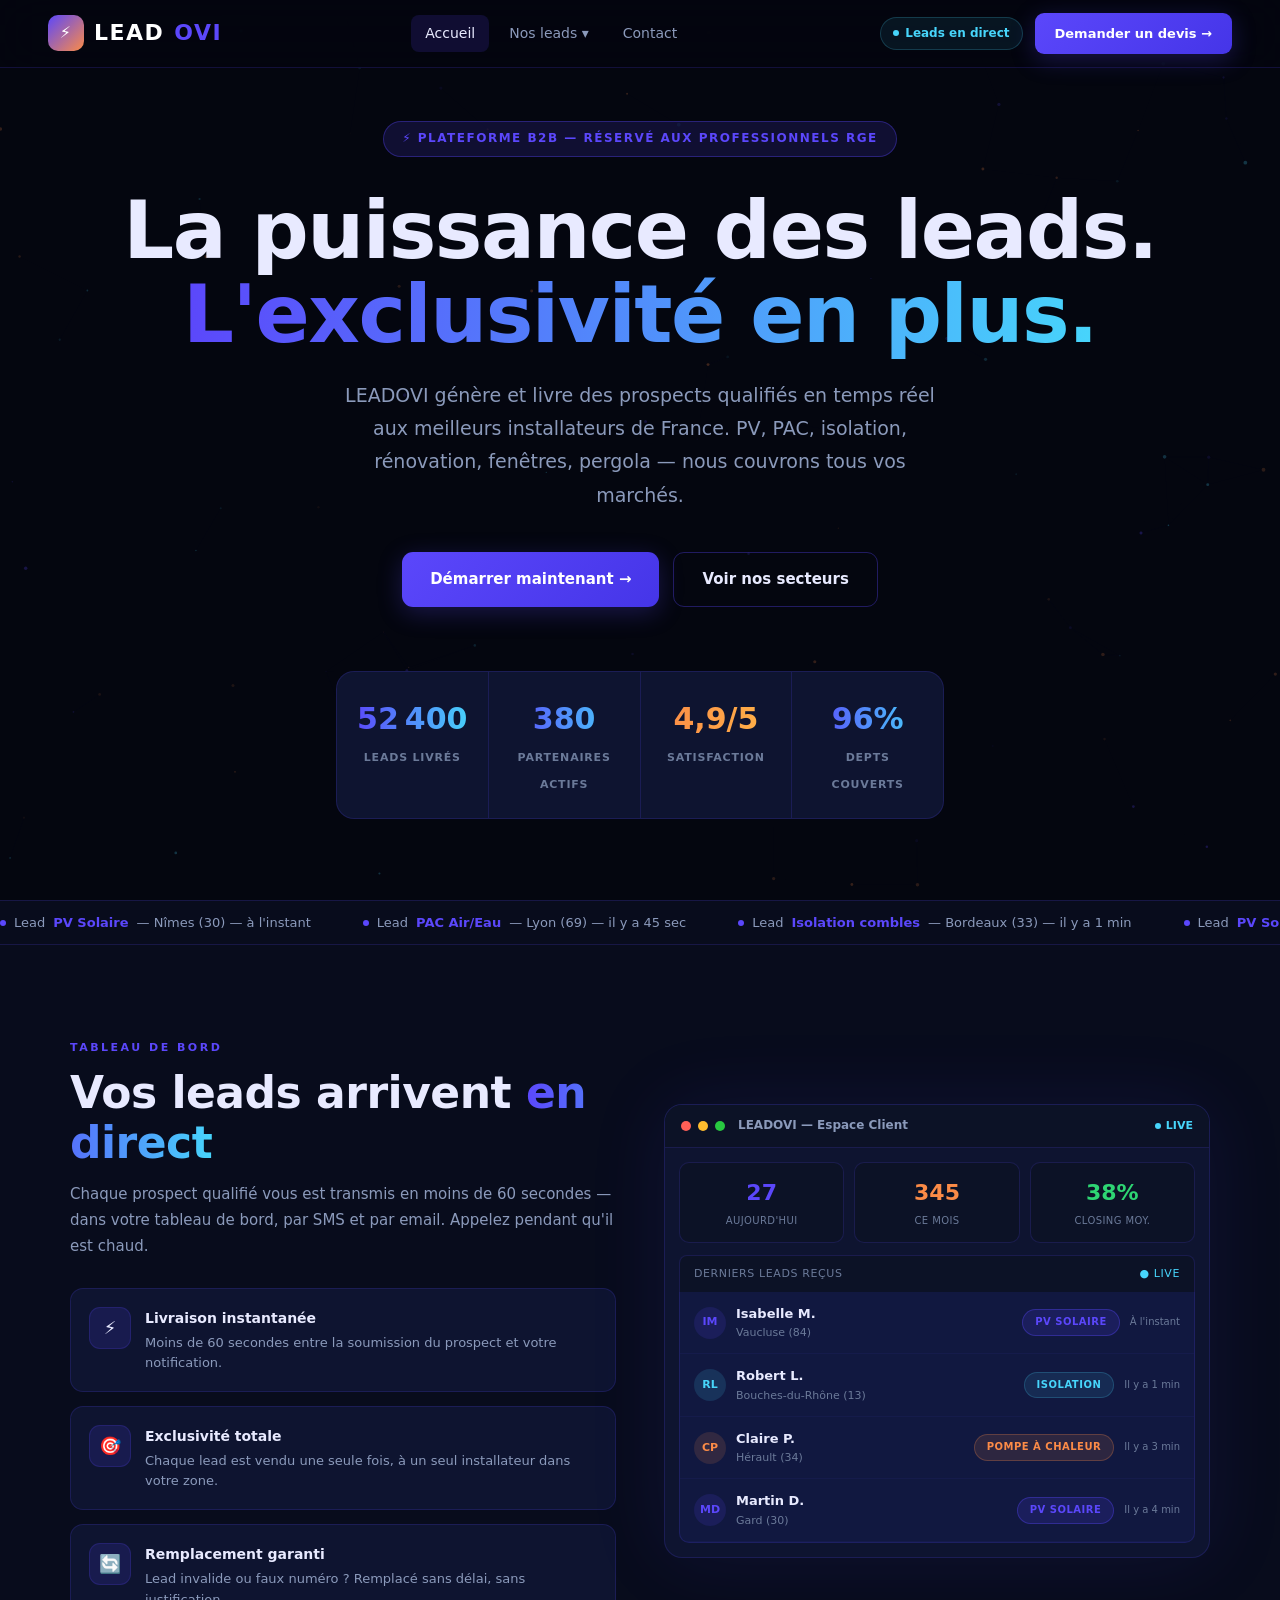
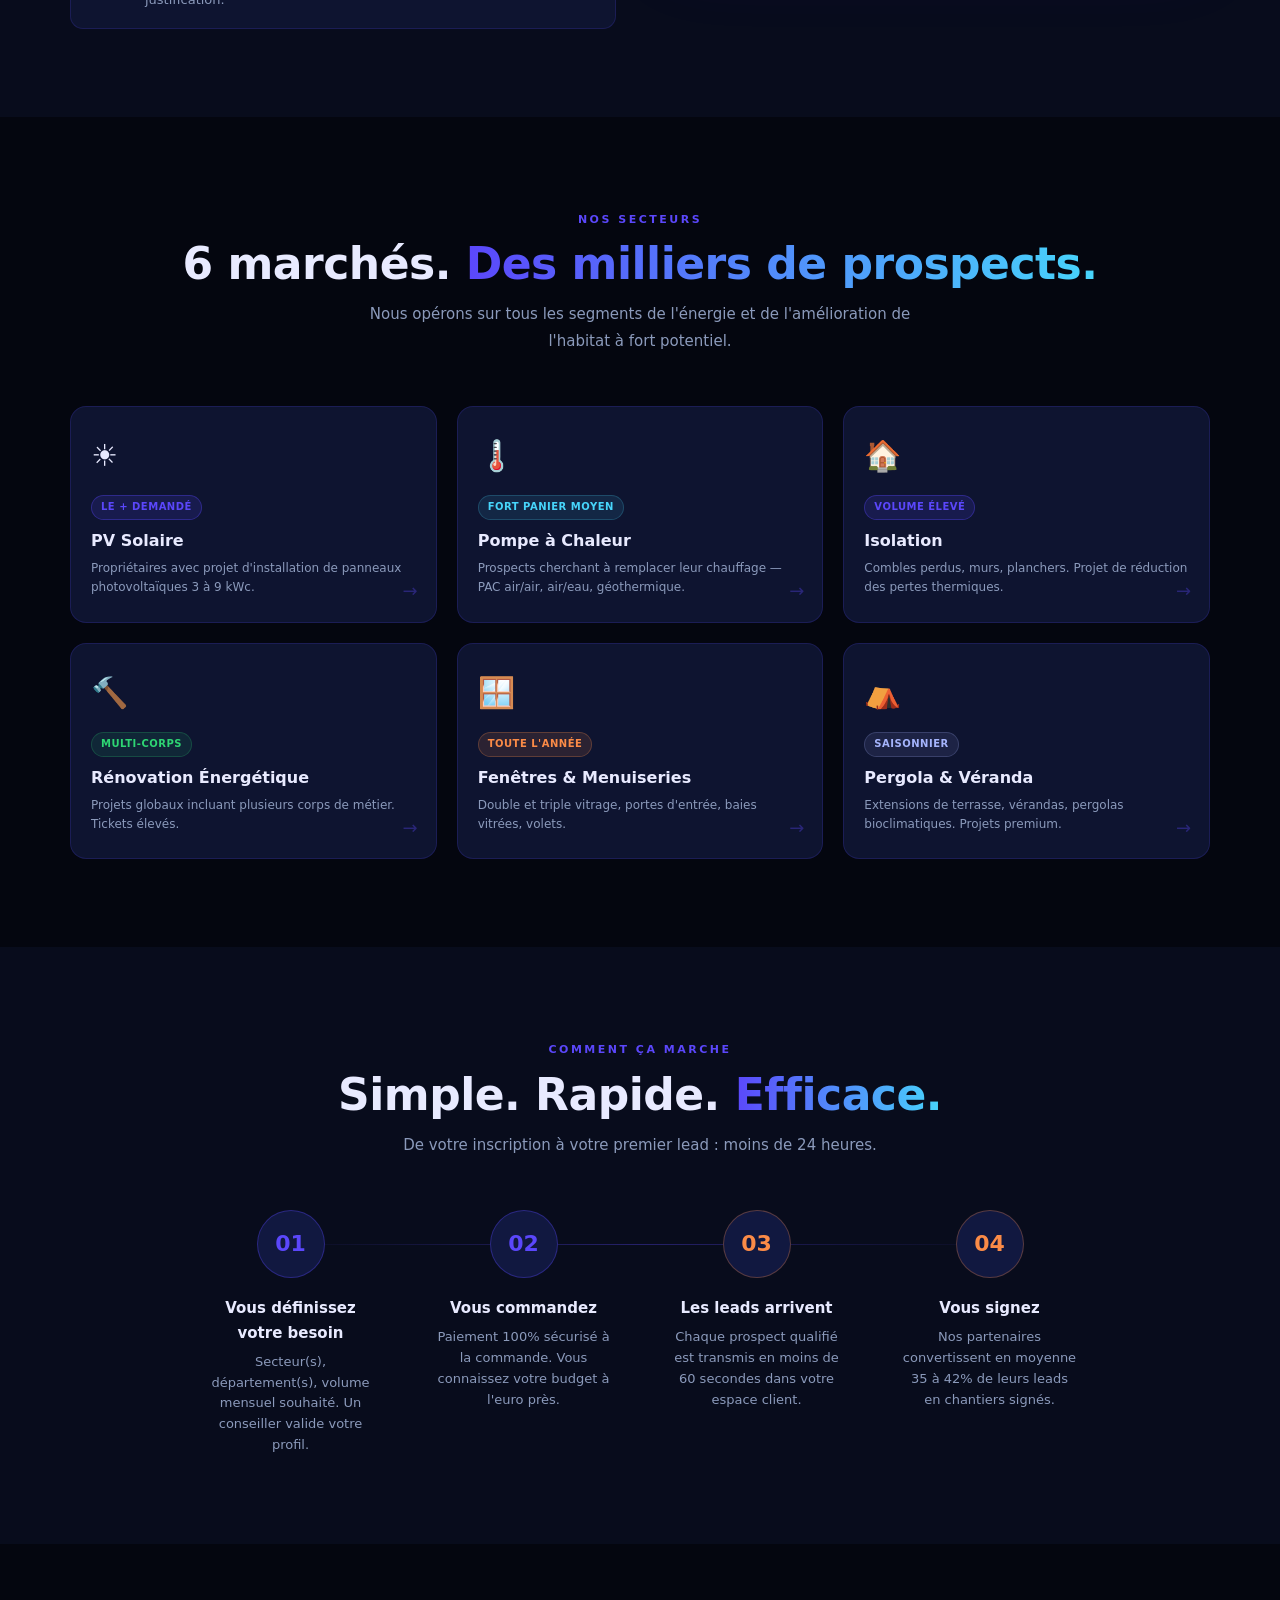
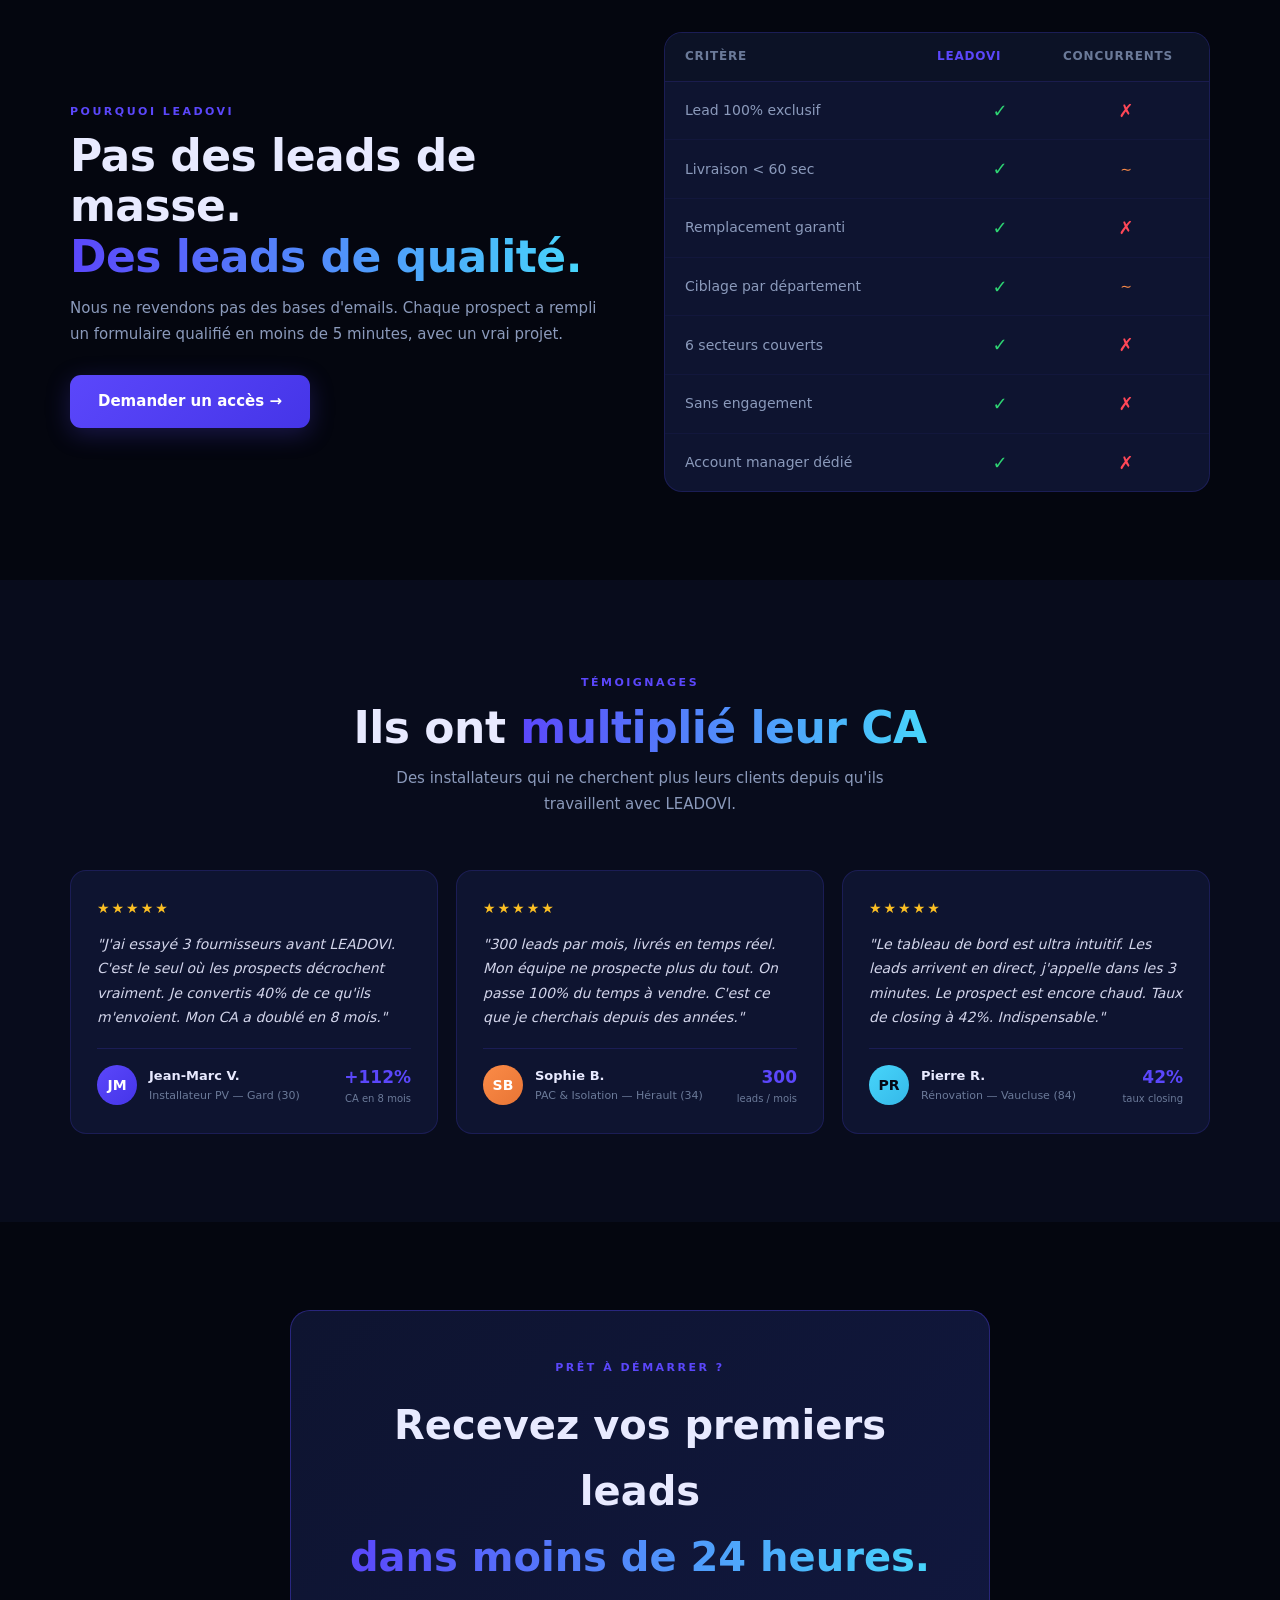
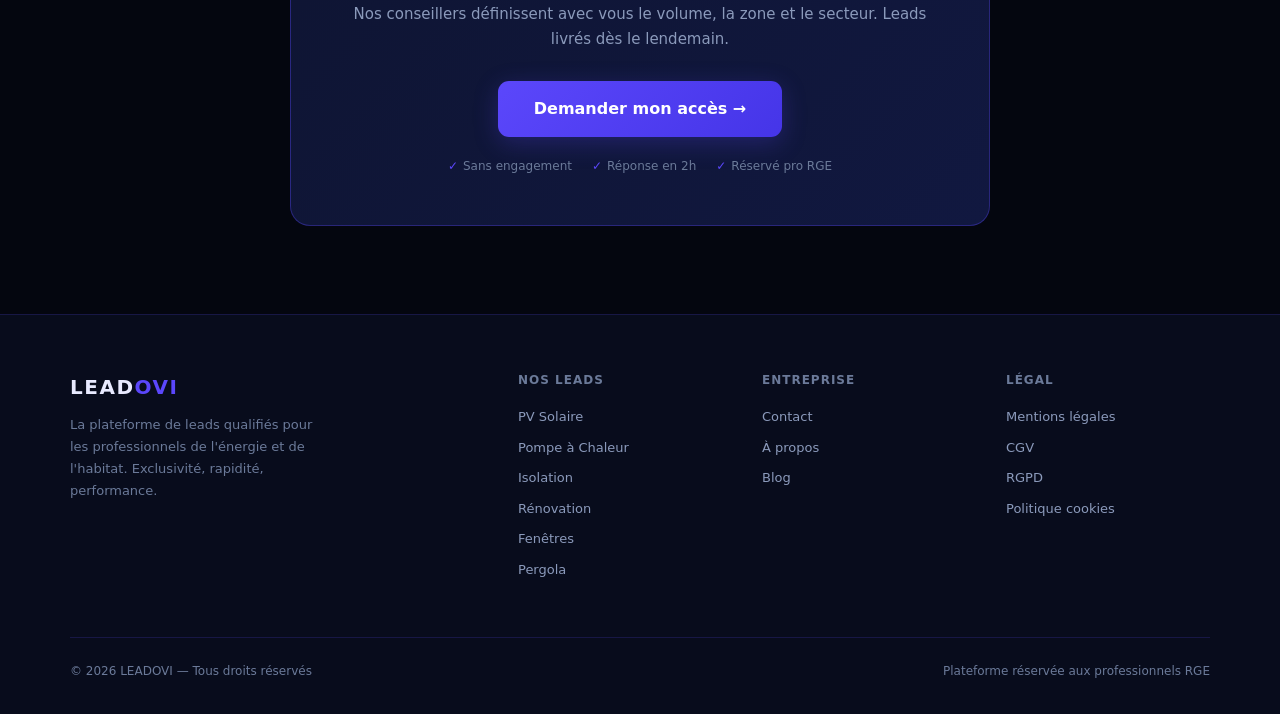
==== index.html @ 34691bcd "Site LEADOVI — plateforme de leads pour pros de l'énergie Site statique livré (WeTransfer 2026-07-08" ====
<!DOCTYPE html>
<html lang="fr">
<head>
<meta charset="UTF-8"/><meta name="viewport" content="width=device-width,initial-scale=1.0"/>
<title>LEADOVI — Leads Premium pour Professionnels de l'Énergie</title>
<link rel="stylesheet" href="style.css"/>
<style>
@keyframes sli{from{opacity:0;transform:translateX(-12px)}to{opacity:1;transform:translateX(0)}}
.dash-mock{background:var(--card);border:1px solid var(--border);border-radius:18px;overflow:hidden;box-shadow:0 0 80px rgba(91,71,251,0.1)}
.dash-bar{background:var(--bg3);padding:11px 16px;display:flex;align-items:center;gap:7px;border-bottom:1px solid var(--border)}
.db-dot{width:10px;height:10px;border-radius:50%}
.dash-title{font-size:12px;color:var(--gray2);margin-left:6px;font-weight:600}
.dash-live{margin-left:auto;display:flex;align-items:center;gap:5px;font-size:11px;color:var(--teal);font-weight:700}
.dash-body{padding:14px}
.dash-kpis{display:grid;grid-template-columns:1fr 1fr 1fr;gap:10px;margin-bottom:12px}
.kpi{background:var(--bg3);border:1px solid var(--border);border-radius:10px;padding:12px;text-align:center}
.kpi-val{font-size:22px;font-weight:900;display:block}
.kpi-label{font-size:10px;color:var(--gray);text-transform:uppercase;letter-spacing:.4px;margin-top:2px}
.feed-header{background:var(--bg3);padding:9px 14px;font-size:11px;color:var(--gray);text-transform:uppercase;letter-spacing:.6px;display:flex;justify-content:space-between;border-radius:8px 8px 0 0;border:1px solid var(--border);border-bottom:none}
#lead-feed{border:1px solid var(--border);border-top:none;border-radius:0 0 10px 10px;overflow:hidden;background:var(--card2)}
.sector-cards{display:grid;grid-template-columns:repeat(3,1fr);gap:20px}
@media(max-width:768px){.sector-cards{grid-template-columns:1fr 1fr}}
@media(max-width:480px){.sector-cards{grid-template-columns:1fr}}
.sc{background:var(--card);border:1px solid var(--border);border-radius:16px;padding:24px 20px;text-decoration:none;color:inherit;display:block;transition:all .3s;position:relative;overflow:hidden}
.sc::after{content:'→';position:absolute;bottom:16px;right:18px;font-size:18px;color:var(--border2);transition:all .25s}
.sc:hover{border-color:var(--border2);transform:translateY(-4px);box-shadow:0 16px 48px rgba(91,71,251,0.1)}
.sc:hover::after{color:var(--indigo);right:14px}
.sc-icon{font-size:30px;margin-bottom:12px}
.sc-tag{display:inline-block;font-size:10px;font-weight:700;padding:3px 9px;border-radius:20px;margin-bottom:8px;text-transform:uppercase;letter-spacing:.5px}
.sc h3{font-size:16px;font-weight:800;margin-bottom:5px}
.sc p{font-size:12px;color:var(--gray2);line-height:1.6}
.testi-wrap{display:grid;grid-template-columns:repeat(auto-fit,minmax(300px,1fr));gap:18px;max-width:1140px;margin:0 auto}
.testi{background:var(--card);border:1px solid var(--border);border-radius:16px;padding:26px;transition:border-color .2s}
.testi:hover{border-color:var(--border2)}
.t-stars{color:#FBBF24;font-size:14px;letter-spacing:2px;margin-bottom:12px}
.t-text{font-size:14px;color:var(--text);line-height:1.75;font-style:italic;margin-bottom:18px;opacity:.9}
.t-author{display:flex;align-items:center;gap:12px;border-top:1px solid var(--border);padding-top:14px}
.t-av{width:40px;height:40px;border-radius:50%;display:flex;align-items:center;justify-content:center;font-size:14px;font-weight:900;flex-shrink:0}
.t-name{font-size:13px;font-weight:700}
.t-role{font-size:11px;color:var(--gray)}
.t-result{margin-left:auto;text-align:right}
.t-rnum{font-size:17px;font-weight:900;color:var(--indigo)}
.t-rlabel{font-size:10px;color:var(--gray)}
</style>
</head>
<body>
<canvas id="canvas-bg"></canvas>

<!-- NAV -->
<nav class="nav">
  <a href="index.html" class="nav-logo">
    <div class="nav-logo-icon">⚡</div>
    LEAD<span>OVI</span>
  </a>
  <div class="nav-menu">
    <a href="index.html" class="active">Accueil</a>
    <div class="nav-dropdown">
      <a href="#">Nos leads ▾</a>
      <div class="dropdown-menu">
        <a href="pv-solaire.html" class="dropdown-item"><div class="di-icon" style="background:rgba(255,214,10,0.12)">☀️</div>Panneaux PV Solaires</a>
        <a href="pac.html" class="dropdown-item"><div class="di-icon" style="background:rgba(71,213,251,0.1)">🌡️</div>Pompe à Chaleur</a>
        <a href="isolation.html" class="dropdown-item"><div class="di-icon" style="background:rgba(91,71,251,0.12)">🏠</div>Isolation</a>
        <a href="renovation.html" class="dropdown-item"><div class="di-icon" style="background:rgba(46,213,115,0.1)">🔨</div>Rénovation Énergétique</a>
        <a href="fenetres.html" class="dropdown-item"><div class="di-icon" style="background:rgba(251,139,71,0.12)">🪟</div>Fenêtres & Menuiseries</a>
        <a href="pergola.html" class="dropdown-item"><div class="di-icon" style="background:rgba(165,180,252,0.12)">⛺</div>Pergola & Véranda</a>
      </div>
    </div>
    <a href="contact.html">Contact</a>
  </div>
  <div class="nav-right">
    <div class="nav-status"><div class="pulse"></div>Leads en direct</div>
    <a href="contact.html" class="btn btn-primary btn-sm">Demander un devis →</a>
  </div>
</nav>

<!-- HERO -->
<section class="hero">
  <div class="hero-eyebrow">⚡ Plateforme B2B — Réservé aux professionnels RGE</div>
  <h1>La puissance des leads.<br><em>L'exclusivité en plus.</em></h1>
  <p class="hero-sub">LEADOVI génère et livre des prospects qualifiés en temps réel aux meilleurs installateurs de France. PV, PAC, isolation, rénovation, fenêtres, pergola — nous couvrons tous vos marchés.</p>
  <div class="hero-btns">
    <a href="contact.html" class="btn btn-primary">Démarrer maintenant →</a>
    <a href="#secteurs" class="btn btn-outline">Voir nos secteurs</a>
  </div>
  <div class="stats-bar fade-in">
    <div class="stat"><span class="stat-num" data-count="52400" data-suffix="">0</span><span class="stat-label">Leads livrés</span></div>
    <div class="stat"><span class="stat-num" data-count="380" data-suffix="">0</span><span class="stat-label">Partenaires actifs</span></div>
    <div class="stat"><span class="stat-num" style="background:linear-gradient(90deg,#FB8B47,#FFB347);-webkit-background-clip:text;-webkit-text-fill-color:transparent">4,9/5</span><span class="stat-label">Satisfaction</span></div>
    <div class="stat"><span class="stat-num" data-count="96" data-suffix="%">0</span><span class="stat-label">Depts couverts</span></div>
  </div>
</section>

<!-- TICKER -->
<div class="ticker-wrap">
  <div class="ticker-inner">
    <div class="t-item"><div class="t-dot"></div>Lead <strong>PV Solaire</strong> — Nîmes (30) — à l'instant</div>
    <div class="t-item"><div class="t-dot"></div>Lead <strong>PAC Air/Eau</strong> — Lyon (69) — il y a 45 sec</div>
    <div class="t-item"><div class="t-dot"></div>Lead <strong>Isolation combles</strong> — Bordeaux (33) — il y a 1 min</div>
    <div class="t-item"><div class="t-dot"></div>Lead <strong>PV Solaire</strong> — Marseille (13) — il y a 2 min</div>
    <div class="t-item"><div class="t-dot"></div>Lead <strong>Fenêtres</strong> — Toulouse (31) — il y a 2 min</div>
    <div class="t-item"><div class="t-dot"></div>Lead <strong>Rénovation</strong> — Montpellier (34) — il y a 3 min</div>
    <div class="t-item"><div class="t-dot"></div>Lead <strong>Pergola</strong> — Nice (06) — il y a 3 min</div>
    <div class="t-item"><div class="t-dot"></div>Lead <strong>PV Solaire</strong> — Avignon (84) — il y a 4 min</div>
  </div>
</div>

<!-- DASHBOARD -->
<section class="section" style="background:var(--bg2)">
  <div class="section-inner">
    <div class="grid-2">
      <div class="fade-in">
        <div class="section-label">Tableau de bord</div>
        <h2 class="section-title">Vos leads arrivent <em>en direct</em></h2>
        <p class="section-sub" style="margin-bottom:28px">Chaque prospect qualifié vous est transmis en moins de 60 secondes — dans votre tableau de bord, par SMS et par email. Appelez pendant qu'il est chaud.</p>
        <div class="feat-list">
          <div class="feat-item"><div class="feat-icon">⚡</div><div class="feat-text"><h4>Livraison instantanée</h4><p>Moins de 60 secondes entre la soumission du prospect et votre notification.</p></div></div>
          <div class="feat-item"><div class="feat-icon">🎯</div><div class="feat-text"><h4>Exclusivité totale</h4><p>Chaque lead est vendu une seule fois, à un seul installateur dans votre zone.</p></div></div>
          <div class="feat-item"><div class="feat-icon">🔄</div><div class="feat-text"><h4>Remplacement garanti</h4><p>Lead invalide ou faux numéro ? Remplacé sans délai, sans justification.</p></div></div>
        </div>
      </div>
      <div class="dash-mock fade-in">
        <div class="dash-bar">
          <div class="db-dot" style="background:#FF5F57"></div>
          <div class="db-dot" style="background:#FEBC2E"></div>
          <div class="db-dot" style="background:#28C840"></div>
          <span class="dash-title">LEADOVI — Espace Client</span>
          <div class="dash-live"><div class="pulse"></div>LIVE</div>
        </div>
        <div class="dash-body">
          <div class="dash-kpis">
            <div class="kpi"><span class="kpi-val" id="dash-today" style="color:#5B47FB">0</span><div class="kpi-label">Aujourd'hui</div></div>
            <div class="kpi"><span class="kpi-val" id="dash-month" style="color:#FB8B47">0</span><div class="kpi-label">Ce mois</div></div>
            <div class="kpi"><span class="kpi-val" style="color:#2ED573">38%</span><div class="kpi-label">Closing moy.</div></div>
          </div>
          <div class="feed-header"><span>Derniers leads reçus</span><span style="color:#47D5FB">● Live</span></div>
          <div id="lead-feed"></div>
        </div>
      </div>
    </div>
  </div>
</section>

<!-- SECTEURS -->
<section class="section" id="secteurs">
  <div class="section-inner">
    <div class="section-head center fade-in">
      <div class="section-label">Nos secteurs</div>
      <h2 class="section-title">6 marchés. <em>Des milliers de prospects.</em></h2>
      <p class="section-sub">Nous opérons sur tous les segments de l'énergie et de l'amélioration de l'habitat à fort potentiel.</p>
    </div>
    <div class="sector-cards fade-in">
      <a href="pv-solaire.html" class="sc">
        <div class="sc-icon">☀️</div>
        <div class="sc-tag tag-indigo">Le + demandé</div>
        <h3>PV Solaire</h3>
        <p>Propriétaires avec projet d'installation de panneaux photovoltaïques 3 à 9 kWc.</p>
      </a>
      <a href="pac.html" class="sc">
        <div class="sc-icon">🌡️</div>
        <div class="sc-tag tag-teal">Fort panier moyen</div>
        <h3>Pompe à Chaleur</h3>
        <p>Prospects cherchant à remplacer leur chauffage — PAC air/air, air/eau, géothermique.</p>
      </a>
      <a href="isolation.html" class="sc">
        <div class="sc-icon">🏠</div>
        <div class="sc-tag tag-indigo">Volume élevé</div>
        <h3>Isolation</h3>
        <p>Combles perdus, murs, planchers. Projet de réduction des pertes thermiques.</p>
      </a>
      <a href="renovation.html" class="sc">
        <div class="sc-icon">🔨</div>
        <div class="sc-tag tag-green">Multi-corps</div>
        <h3>Rénovation Énergétique</h3>
        <p>Projets globaux incluant plusieurs corps de métier. Tickets élevés.</p>
      </a>
      <a href="fenetres.html" class="sc">
        <div class="sc-icon">🪟</div>
        <div class="sc-tag tag-orange">Toute l'année</div>
        <h3>Fenêtres & Menuiseries</h3>
        <p>Double et triple vitrage, portes d'entrée, baies vitrées, volets.</p>
      </a>
      <a href="pergola.html" class="sc">
        <div class="sc-icon">⛺</div>
        <div class="sc-tag" style="background:rgba(165,180,252,0.1);color:#a5b4fc;border:1px solid rgba(165,180,252,0.2)">Saisonnier</div>
        <h3>Pergola & Véranda</h3>
        <p>Extensions de terrasse, vérandas, pergolas bioclimatiques. Projets premium.</p>
      </a>
    </div>
  </div>
</section>

<!-- PROCESS -->
<section class="section" style="background:var(--bg2)">
  <div class="section-inner">
    <div class="section-head center fade-in">
      <div class="section-label">Comment ça marche</div>
      <h2 class="section-title">Simple. Rapide. <em>Efficace.</em></h2>
      <p class="section-sub">De votre inscription à votre premier lead : moins de 24 heures.</p>
    </div>
    <div class="process-grid fade-in" style="max-width:900px;margin:0 auto">
      <div class="process-step"><div class="step-circle">01</div><h3>Vous définissez votre besoin</h3><p>Secteur(s), département(s), volume mensuel souhaité. Un conseiller valide votre profil.</p></div>
      <div class="process-step"><div class="step-circle">02</div><h3>Vous commandez</h3><p>Paiement 100% sécurisé à la commande. Vous connaissez votre budget à l'euro près.</p></div>
      <div class="process-step"><div class="step-circle orange">03</div><h3>Les leads arrivent</h3><p>Chaque prospect qualifié est transmis en moins de 60 secondes dans votre espace client.</p></div>
      <div class="process-step"><div class="step-circle orange">04</div><h3>Vous signez</h3><p>Nos partenaires convertissent en moyenne 35 à 42% de leurs leads en chantiers signés.</p></div>
    </div>
  </div>
</section>

<!-- COMPARISON -->
<section class="section">
  <div class="section-inner">
    <div class="grid-2 fade-in">
      <div>
        <div class="section-label">Pourquoi LEADOVI</div>
        <h2 class="section-title">Pas des leads de masse.<br><em>Des leads de qualité.</em></h2>
        <p class="section-sub" style="margin-bottom:28px">Nous ne revendons pas des bases d'emails. Chaque prospect a rempli un formulaire qualifié en moins de 5 minutes, avec un vrai projet.</p>
        <a href="contact.html" class="btn btn-primary">Demander un accès →</a>
      </div>
      <div class="comp-table">
        <div class="comp-header"><div>Critère</div><div class="col-us">LEADOVI</div><div>Concurrents</div></div>
        <div class="comp-row"><div>Lead 100% exclusif</div><div class="ok">✓</div><div class="nok">✗</div></div>
        <div class="comp-row"><div>Livraison &lt; 60 sec</div><div class="ok">✓</div><div class="maybe">∼</div></div>
        <div class="comp-row"><div>Remplacement garanti</div><div class="ok">✓</div><div class="nok">✗</div></div>
        <div class="comp-row"><div>Ciblage par département</div><div class="ok">✓</div><div class="maybe">∼</div></div>
        <div class="comp-row"><div>6 secteurs couverts</div><div class="ok">✓</div><div class="nok">✗</div></div>
        <div class="comp-row"><div>Sans engagement</div><div class="ok">✓</div><div class="nok">✗</div></div>
        <div class="comp-row"><div>Account manager dédié</div><div class="ok">✓</div><div class="nok">✗</div></div>
      </div>
    </div>
  </div>
</section>

<!-- TESTIMONIALS -->
<section class="section" style="background:var(--bg2)">
  <div class="section-inner">
    <div class="section-head center fade-in">
      <div class="section-label">Témoignages</div>
      <h2 class="section-title">Ils ont <em>multiplié leur CA</em></h2>
      <p class="section-sub">Des installateurs qui ne cherchent plus leurs clients depuis qu'ils travaillent avec LEADOVI.</p>
    </div>
    <div class="testi-wrap fade-in">
      <div class="testi"><div class="t-stars">★★★★★</div><p class="t-text">"J'ai essayé 3 fournisseurs avant LEADOVI. C'est le seul où les prospects décrochent vraiment. Je convertis 40% de ce qu'ils m'envoient. Mon CA a doublé en 8 mois."</p><div class="t-author"><div class="t-av" style="background:linear-gradient(135deg,#5B47FB,#4535E8);color:white">JM</div><div><div class="t-name">Jean-Marc V.</div><div class="t-role">Installateur PV — Gard (30)</div></div><div class="t-result"><div class="t-rnum">+112%</div><div class="t-rlabel">CA en 8 mois</div></div></div></div>
      <div class="testi"><div class="t-stars">★★★★★</div><p class="t-text">"300 leads par mois, livrés en temps réel. Mon équipe ne prospecte plus du tout. On passe 100% du temps à vendre. C'est ce que je cherchais depuis des années."</p><div class="t-author"><div class="t-av" style="background:linear-gradient(135deg,#FB8B47,#E87535);color:white">SB</div><div><div class="t-name">Sophie B.</div><div class="t-role">PAC & Isolation — Hérault (34)</div></div><div class="t-result"><div class="t-rnum">300</div><div class="t-rlabel">leads / mois</div></div></div></div>
      <div class="testi"><div class="t-stars">★★★★★</div><p class="t-text">"Le tableau de bord est ultra intuitif. Les leads arrivent en direct, j'appelle dans les 3 minutes. Le prospect est encore chaud. Taux de closing à 42%. Indispensable."</p><div class="t-author"><div class="t-av" style="background:linear-gradient(135deg,#47D5FB,#35B8E8);color:#050714">PR</div><div><div class="t-name">Pierre R.</div><div class="t-role">Rénovation — Vaucluse (84)</div></div><div class="t-result"><div class="t-rnum">42%</div><div class="t-rlabel">taux closing</div></div></div></div>
    </div>
  </div>
</section>

<!-- CTA -->
<section class="section" style="text-align:center">
  <div class="section-inner">
    <div class="cta-box fade-in" style="max-width:700px;margin:0 auto">
      <div class="section-label" style="display:block;text-align:center;margin-bottom:14px">Prêt à démarrer ?</div>
      <h2 style="font-size:clamp(26px,4vw,40px);font-weight:900;margin-bottom:12px">Recevez vos premiers leads<br><span style="background:linear-gradient(90deg,#5B47FB,#47D5FB);-webkit-background-clip:text;-webkit-text-fill-color:transparent">dans moins de 24 heures.</span></h2>
      <p style="color:var(--gray2);font-size:15px;margin-bottom:28px;line-height:1.7">Nos conseillers définissent avec vous le volume, la zone et le secteur. Leads livrés dès le lendemain.</p>
      <a href="contact.html" class="btn btn-primary" style="font-size:16px;padding:15px 36px">Demander mon accès →</a>
      <div style="display:flex;justify-content:center;gap:20px;flex-wrap:wrap;margin-top:20px">
        <span style="font-size:12px;color:var(--gray);display:flex;align-items:center;gap:5px"><span style="color:var(--indigo)">✓</span> Sans engagement</span>
        <span style="font-size:12px;color:var(--gray);display:flex;align-items:center;gap:5px"><span style="color:var(--indigo)">✓</span> Réponse en 2h</span>
        <span style="font-size:12px;color:var(--gray);display:flex;align-items:center;gap:5px"><span style="color:var(--indigo)">✓</span> Réservé pro RGE</span>
      </div>
    </div>
  </div>
</section>

<!-- FOOTER -->
<footer>
  <div class="footer-inner">
    <div class="footer-top">
      <div class="footer-brand">
        <div class="fl">LEAD<span>OVI</span></div>
        <p>La plateforme de leads qualifiés pour les professionnels de l'énergie et de l'habitat. Exclusivité, rapidité, performance.</p>
      </div>
      <div class="footer-col">
        <h5>Nos leads</h5>
        <a href="pv-solaire.html">PV Solaire</a>
        <a href="pac.html">Pompe à Chaleur</a>
        <a href="isolation.html">Isolation</a>
        <a href="renovation.html">Rénovation</a>
        <a href="fenetres.html">Fenêtres</a>
        <a href="pergola.html">Pergola</a>
      </div>
      <div class="footer-col">
        <h5>Entreprise</h5>
        <a href="contact.html">Contact</a>
        <a href="#">À propos</a>
        <a href="#">Blog</a>
      </div>
      <div class="footer-col">
        <h5>Légal</h5>
        <a href="#">Mentions légales</a>
        <a href="#">CGV</a>
        <a href="#">RGPD</a>
        <a href="#">Politique cookies</a>
      </div>
    </div>
    <div class="footer-bottom">
      <span>© 2026 LEADOVI — Tous droits réservés</span>
      <span>Plateforme réservée aux professionnels RGE</span>
    </div>
  </div>
</footer>
<script src="components.js"></script>
</body>
</html>
---- style.css ----
/* ══════════════════════════════════════════
   LEADOVI — Design System
   Palette : Deep Space + Indigo + Orange
══════════════════════════════════════════ */
*{margin:0;padding:0;box-sizing:border-box}
:root{
  --bg:       #04060F;
  --bg2:      #080C1C;
  --bg3:      #0C1226;
  --card:     #0E1430;
  --card2:    #111840;
  --indigo:   #5B47FB;
  --indigo2:  #4535E8;
  --indigo3:  rgba(91,71,251,0.15);
  --orange:   #FB8B47;
  --orange2:  #E87535;
  --teal:     #47D5FB;
  --text:     #E8EAFF;
  --gray:     #6B7A99;
  --gray2:    #8B9ABB;
  --border:   rgba(91,71,251,0.18);
  --border2:  rgba(91,71,251,0.35);
  --glow:     rgba(91,71,251,0.25);
  --white:    #ffffff;
  --red:      #FF4757;
  --green:    #2ED573;
}
html{scroll-behavior:smooth;font-size:16px}
body{font-family:'Segoe UI',system-ui,-apple-system,sans-serif;background:var(--bg);color:var(--text);overflow-x:hidden;line-height:1.65}
::-webkit-scrollbar{width:4px}
::-webkit-scrollbar-track{background:var(--bg)}
::-webkit-scrollbar-thumb{background:var(--indigo2);border-radius:4px}
a{text-decoration:none;color:inherit}
img{max-width:100%}

/* ── CANVAS */
#canvas-bg{position:fixed;inset:0;z-index:0;pointer-events:none;opacity:.5}

/* ── NAV */
.nav{position:fixed;top:0;left:0;right:0;z-index:200;height:68px;display:flex;align-items:center;justify-content:space-between;padding:0 48px;background:rgba(4,6,15,0.82);backdrop-filter:blur(24px);border-bottom:1px solid var(--border)}
.nav-logo{display:flex;align-items:center;gap:10px;font-size:22px;font-weight:900;letter-spacing:1.5px;color:var(--white)}
.nav-logo-icon{width:36px;height:36px;border-radius:10px;background:linear-gradient(135deg,var(--indigo),var(--orange));display:flex;align-items:center;justify-content:center;font-size:16px}
.nav-logo span{color:var(--indigo)}
.nav-menu{display:flex;align-items:center;gap:6px}
.nav-menu a{padding:7px 14px;border-radius:8px;font-size:14px;font-weight:500;color:var(--gray2);transition:all .2s;position:relative}
.nav-menu a:hover,.nav-menu a.active{color:var(--text);background:var(--indigo3)}
.nav-dropdown{position:relative}
.nav-dropdown:hover .dropdown-menu{opacity:1;visibility:visible;transform:translateY(0)}
.dropdown-menu{position:absolute;top:calc(100% + 8px);left:0;background:var(--card2);border:1px solid var(--border);border-radius:14px;padding:8px;min-width:220px;opacity:0;visibility:hidden;transform:translateY(-8px);transition:all .2s;z-index:300;box-shadow:0 20px 60px rgba(0,0,0,0.5)}
.dropdown-item{display:flex;align-items:center;gap:10px;padding:10px 12px;border-radius:8px;font-size:13px;color:var(--gray2);transition:all .2s;cursor:pointer}
.dropdown-item:hover{background:var(--indigo3);color:var(--text)}
.dropdown-item .di-icon{width:28px;height:28px;border-radius:7px;display:flex;align-items:center;justify-content:center;font-size:14px;flex-shrink:0}
.nav-right{display:flex;align-items:center;gap:12px}
.nav-status{display:flex;align-items:center;gap:6px;font-size:12px;color:var(--teal);font-weight:600;background:rgba(71,213,251,0.08);border:1px solid rgba(71,213,251,0.2);padding:6px 12px;border-radius:20px}
.pulse{width:6px;height:6px;border-radius:50%;background:var(--teal);animation:pulse 1.8s infinite}
@keyframes pulse{0%,100%{box-shadow:0 0 0 0 rgba(71,213,251,.5)}60%{box-shadow:0 0 0 6px rgba(71,213,251,0)}}
.btn-nav{padding:9px 22px;border-radius:9px;font-size:14px;font-weight:700;transition:all .2s;border:none;cursor:pointer}
.btn-nav.primary{background:linear-gradient(135deg,var(--indigo),var(--indigo2));color:var(--white);box-shadow:0 4px 20px var(--glow)}
.btn-nav.primary:hover{transform:translateY(-1px);box-shadow:0 6px 28px rgba(91,71,251,0.4)}

/* ── HERO */
.hero{position:relative;z-index:1;min-height:100vh;display:flex;flex-direction:column;align-items:center;justify-content:center;text-align:center;padding:100px 24px 60px}
.hero-eyebrow{display:inline-flex;align-items:center;gap:10px;background:var(--indigo3);border:1px solid var(--border2);color:var(--indigo);font-size:12px;font-weight:700;padding:7px 18px;border-radius:20px;margin-bottom:32px;text-transform:uppercase;letter-spacing:1.5px}
.hero h1{font-size:clamp(38px,6.5vw,80px);font-weight:900;line-height:1.05;letter-spacing:-1.5px;margin-bottom:22px}
.hero h1 em{font-style:normal;background:linear-gradient(90deg,var(--indigo),var(--teal));-webkit-background-clip:text;-webkit-text-fill-color:transparent;background-clip:text}
.hero h1 .orange{background:linear-gradient(90deg,var(--orange),#FFB347);-webkit-background-clip:text;-webkit-text-fill-color:transparent;background-clip:text;font-style:normal}
.hero-sub{font-size:clamp(15px,2vw,19px);color:var(--gray2);max-width:620px;margin:0 auto 40px;line-height:1.75}
.hero-btns{display:flex;gap:14px;justify-content:center;flex-wrap:wrap;margin-bottom:64px}

/* ── BUTTONS */
.btn{display:inline-flex;align-items:center;gap:8px;padding:14px 28px;border-radius:11px;font-size:15px;font-weight:700;transition:all .2s;border:none;cursor:pointer;text-decoration:none}
.btn-primary{background:linear-gradient(135deg,var(--indigo),var(--indigo2));color:var(--white);box-shadow:0 6px 24px var(--glow)}
.btn-primary:hover{transform:translateY(-2px);box-shadow:0 10px 36px rgba(91,71,251,0.45)}
.btn-outline{background:transparent;color:var(--text);border:1px solid var(--border2)}
.btn-outline:hover{background:var(--indigo3);border-color:var(--indigo);color:var(--white)}
.btn-orange{background:linear-gradient(135deg,var(--orange),var(--orange2));color:var(--white);box-shadow:0 6px 24px rgba(251,139,71,0.3)}
.btn-orange:hover{transform:translateY(-2px);box-shadow:0 10px 36px rgba(251,139,71,0.45)}
.btn-sm{padding:10px 20px;font-size:13px;border-radius:9px}

/* ── STATS BAR */
.stats-bar{position:relative;z-index:1;display:flex;gap:0;background:var(--card);border:1px solid var(--border);border-radius:18px;max-width:800px;margin:0 auto;overflow:hidden}
.stat{flex:1;padding:22px 16px;text-align:center;border-right:1px solid var(--border)}
.stat:last-child{border-right:none}
.stat-num{font-size:30px;font-weight:900;display:block;background:linear-gradient(90deg,var(--indigo),var(--teal));-webkit-background-clip:text;-webkit-text-fill-color:transparent;background-clip:text}
.stat-label{font-size:11px;color:var(--gray);text-transform:uppercase;letter-spacing:.8px;font-weight:600;margin-top:3px}

/* ── TICKER */
.ticker-wrap{position:relative;z-index:1;background:var(--bg2);border-top:1px solid var(--border);border-bottom:1px solid var(--border);padding:11px 0;overflow:hidden}
.ticker-inner{display:flex;gap:52px;white-space:nowrap;animation:tick 30s linear infinite}
.t-item{display:flex;align-items:center;gap:8px;font-size:13px;color:var(--gray2)}
.t-item strong{color:var(--indigo);font-weight:700}
.t-dot{width:6px;height:6px;border-radius:50%;background:var(--indigo);flex-shrink:0}
@keyframes tick{0%{transform:translateX(0)}100%{transform:translateX(-50%)}}

/* ── SECTIONS */
.section{position:relative;z-index:1;padding:88px 48px}
.section-inner{max-width:1140px;margin:0 auto}
.section-label{display:inline-block;font-size:11px;font-weight:700;color:var(--indigo);text-transform:uppercase;letter-spacing:2.5px;margin-bottom:10px}
.section-title{font-size:clamp(26px,4vw,44px);font-weight:900;letter-spacing:-.5px;margin-bottom:12px;line-height:1.15}
.section-title em{font-style:normal;background:linear-gradient(90deg,var(--indigo),var(--teal));-webkit-background-clip:text;-webkit-text-fill-color:transparent;background-clip:text}
.section-sub{font-size:15px;color:var(--gray2);line-height:1.75;max-width:560px}
.section-head{margin-bottom:52px}
.center{text-align:center}
.center .section-sub{margin:0 auto}

/* ── CARDS */
.card{background:var(--card);border:1px solid var(--border);border-radius:18px;padding:28px;transition:all .3s;position:relative;overflow:hidden}
.card::before{content:'';position:absolute;top:0;left:0;right:0;height:2px;background:linear-gradient(90deg,var(--indigo),var(--teal),var(--orange));opacity:0;transition:opacity .3s}
.card:hover{border-color:var(--border2);transform:translateY(-4px);box-shadow:0 20px 60px rgba(91,71,251,0.1)}
.card:hover::before{opacity:1}

/* ── GRID */
.grid-3{display:grid;grid-template-columns:repeat(auto-fit,minmax(300px,1fr));gap:20px}
.grid-2{display:grid;grid-template-columns:1fr 1fr;gap:48px;align-items:center}
.grid-4{display:grid;grid-template-columns:repeat(auto-fit,minmax(240px,1fr));gap:20px}
@media(max-width:768px){.grid-2{grid-template-columns:1fr}}

/* ── PAGE HERO (inner pages) */
.page-hero{position:relative;z-index:1;padding:140px 48px 80px;background:linear-gradient(160deg,var(--bg) 0%,var(--bg3) 100%)}
.page-hero-inner{max-width:900px}
.page-hero-breadcrumb{display:flex;align-items:center;gap:8px;font-size:13px;color:var(--gray);margin-bottom:20px}
.page-hero-breadcrumb a{color:var(--gray);transition:color .2s}
.page-hero-breadcrumb a:hover{color:var(--indigo)}
.page-hero-breadcrumb span{color:var(--gray)}
.page-hero h1{font-size:clamp(32px,5vw,60px);font-weight:900;letter-spacing:-1px;margin-bottom:18px;line-height:1.1}
.page-hero-sub{font-size:17px;color:var(--gray2);max-width:620px;line-height:1.75;margin-bottom:32px}
.page-hero-meta{display:flex;gap:16px;flex-wrap:wrap;margin-bottom:32px}
.meta-badge{display:flex;align-items:center;gap:6px;background:var(--card);border:1px solid var(--border);padding:7px 14px;border-radius:8px;font-size:13px;font-weight:600}
.meta-badge .mb-icon{font-size:16px}

/* ── SECTOR ICON */
.sector-icon{width:60px;height:60px;border-radius:16px;display:flex;align-items:center;justify-content:center;font-size:28px;margin-bottom:18px;flex-shrink:0}

/* ── PROCESS */
.process-grid{display:grid;grid-template-columns:repeat(auto-fit,minmax(200px,1fr));gap:32px;position:relative}
.process-grid::before{content:'';position:absolute;top:34px;left:8%;right:8%;height:1px;background:linear-gradient(90deg,transparent,var(--border2),transparent)}
.process-step{text-align:center;padding:0 12px}
.step-circle{width:68px;height:68px;border-radius:50%;border:1px solid var(--border2);background:var(--card2);display:flex;align-items:center;justify-content:center;margin:0 auto 18px;font-size:22px;font-weight:900;color:var(--indigo);position:relative;z-index:1}
.step-circle.orange{color:var(--orange);border-color:rgba(251,139,71,0.3)}
.process-step h3{font-size:15px;font-weight:800;margin-bottom:6px}
.process-step p{font-size:13px;color:var(--gray2);line-height:1.6}

/* ── COMPARISON */
.comp-table{background:var(--card);border:1px solid var(--border);border-radius:18px;overflow:hidden}
.comp-header{display:grid;grid-template-columns:2fr 1fr 1fr;background:var(--bg3);padding:14px 20px;border-bottom:1px solid var(--border);font-size:12px;font-weight:700;text-transform:uppercase;letter-spacing:.8px;color:var(--gray)}
.comp-header .col-us{color:var(--indigo)}
.comp-row{display:grid;grid-template-columns:2fr 1fr 1fr;padding:14px 20px;border-bottom:1px solid rgba(91,71,251,0.06);align-items:center;font-size:14px}
.comp-row:last-child{border-bottom:none}
.comp-row div:first-child{color:var(--gray2)}
.comp-row div{text-align:center}
.comp-row div:first-child{text-align:left}
.ok{color:var(--green);font-size:18px;font-weight:700}
.nok{color:var(--red);font-size:18px}
.maybe{color:var(--orange);font-size:14px}

/* ── FORM */
.form-wrap{background:var(--card);border:1px solid var(--border);border-radius:22px;padding:40px;max-width:700px;margin:0 auto}
.form-title{font-size:24px;font-weight:900;margin-bottom:6px}
.form-sub{font-size:14px;color:var(--gray2);margin-bottom:28px}
.form-row{display:grid;grid-template-columns:1fr 1fr;gap:16px}
.form-group{margin-bottom:18px}
.form-group label{display:block;font-size:12px;font-weight:700;color:var(--gray2);text-transform:uppercase;letter-spacing:.6px;margin-bottom:7px}
.form-group input,.form-group select,.form-group textarea{width:100%;padding:13px 16px;background:var(--bg3);border:1.5px solid var(--border);border-radius:10px;font-size:14px;color:var(--text);outline:none;transition:border-color .2s;font-family:inherit}
.form-group input:focus,.form-group select:focus,.form-group textarea:focus{border-color:var(--indigo);box-shadow:0 0 0 3px var(--indigo3)}
.form-group select option{background:var(--bg3);color:var(--text)}
.form-group textarea{resize:vertical;min-height:100px}
.form-group input::placeholder,.form-group textarea::placeholder{color:var(--gray)}
.form-submit{width:100%;padding:15px;background:linear-gradient(135deg,var(--indigo),var(--indigo2));color:var(--white);border:none;border-radius:11px;font-size:16px;font-weight:800;cursor:pointer;transition:all .2s;margin-top:8px;box-shadow:0 6px 24px var(--glow)}
.form-submit:hover{transform:translateY(-2px);box-shadow:0 10px 36px rgba(91,71,251,.4)}
.form-success{display:none;text-align:center;padding:32px}
.form-success-icon{width:72px;height:72px;border-radius:50%;background:linear-gradient(135deg,var(--green),#1AB85A);display:flex;align-items:center;justify-content:center;margin:0 auto 18px;font-size:32px}
.form-success h3{font-size:20px;font-weight:800;margin-bottom:8px}
.form-success p{color:var(--gray2);font-size:14px}
.form-note{display:flex;align-items:center;gap:6px;font-size:11px;color:var(--gray);margin-top:12px;justify-content:center}

/* ── TAGS */
.tag{display:inline-flex;align-items:center;gap:5px;font-size:11px;font-weight:700;padding:4px 12px;border-radius:20px;text-transform:uppercase;letter-spacing:.5px}
.tag-indigo{background:var(--indigo3);color:var(--indigo);border:1px solid var(--border2)}
.tag-orange{background:rgba(251,139,71,0.12);color:var(--orange);border:1px solid rgba(251,139,71,0.25)}
.tag-teal{background:rgba(71,213,251,0.1);color:var(--teal);border:1px solid rgba(71,213,251,0.2)}
.tag-green{background:rgba(46,213,115,0.1);color:var(--green);border:1px solid rgba(46,213,115,0.2)}

/* ── FEATURE LIST */
.feat-list{display:flex;flex-direction:column;gap:14px}
.feat-item{display:flex;align-items:flex-start;gap:14px;padding:18px;background:var(--card);border:1px solid var(--border);border-radius:13px;transition:border-color .2s}
.feat-item:hover{border-color:var(--border2)}
.feat-icon{width:42px;height:42px;border-radius:11px;background:var(--indigo3);border:1px solid var(--border);display:flex;align-items:center;justify-content:center;font-size:18px;flex-shrink:0}
.feat-text h4{font-size:14px;font-weight:800;margin-bottom:3px}
.feat-text p{font-size:13px;color:var(--gray2);line-height:1.55}

/* ── FOOTER */
footer{position:relative;z-index:1;background:var(--bg2);border-top:1px solid var(--border);padding:56px 48px 32px}
.footer-inner{max-width:1140px;margin:0 auto}
.footer-top{display:grid;grid-template-columns:2fr 1fr 1fr 1fr;gap:40px;margin-bottom:48px}
@media(max-width:768px){.footer-top{grid-template-columns:1fr 1fr}}
.footer-brand .fl{font-size:20px;font-weight:900;letter-spacing:1.5px;margin-bottom:10px}
.footer-brand .fl span{color:var(--indigo)}
.footer-brand p{font-size:13px;color:var(--gray);line-height:1.7;max-width:260px}
.footer-col h5{font-size:12px;font-weight:700;text-transform:uppercase;letter-spacing:1px;color:var(--gray);margin-bottom:16px}
.footer-col a{display:block;font-size:13px;color:var(--gray2);margin-bottom:9px;transition:color .2s}
.footer-col a:hover{color:var(--indigo)}
.footer-bottom{border-top:1px solid var(--border);padding-top:24px;display:flex;justify-content:space-between;align-items:center;flex-wrap:wrap;gap:12px;font-size:12px;color:var(--gray)}
.footer-bottom a{color:var(--gray);transition:color .2s}
.footer-bottom a:hover{color:var(--indigo)}

/* ── RESPONSIVE */
@media(max-width:900px){
  .nav{padding:0 20px}
  .nav-menu{display:none}
  .section{padding:64px 20px}
  .page-hero{padding:120px 20px 60px}
}
@media(max-width:600px){
  .stats-bar{flex-direction:column}
  .stat{border-right:none;border-bottom:1px solid var(--border)}
  .stat:last-child{border-bottom:none}
  .form-row{grid-template-columns:1fr}
  footer{padding:40px 20px 24px}
  .footer-top{grid-template-columns:1fr}
}

/* ── ANIMATIONS */
.fade-in{opacity:0;transform:translateY(20px);transition:opacity .6s ease,transform .6s ease}
.fade-in.visible{opacity:1;transform:translateY(0)}

/* ── SECTOR PAGE SPECIFIC */
.sector-hero-icon{width:80px;height:80px;border-radius:22px;display:flex;align-items:center;justify-content:center;font-size:40px;margin-bottom:24px;border:1px solid var(--border)}
.qual-grid{display:grid;grid-template-columns:repeat(auto-fit,minmax(200px,1fr));gap:16px;margin-top:32px}
.qual-card{background:var(--card2);border:1px solid var(--border);border-radius:14px;padding:20px;text-align:center}
.qual-num{font-size:36px;font-weight:900;background:linear-gradient(135deg,var(--indigo),var(--teal));-webkit-background-clip:text;-webkit-text-fill-color:transparent;background-clip:text;display:block}
.qual-label{font-size:12px;color:var(--gray2);margin-top:4px}
.cta-box{background:linear-gradient(135deg,var(--card),var(--card2));border:1px solid var(--border2);border-radius:20px;padding:48px;text-align:center;margin-top:48px}
.cta-box h2{font-size:28px;font-weight:900;margin-bottom:10px}
.cta-box p{color:var(--gray2);margin-bottom:24px;font-size:15px}

/* ── SECTOR HERO */
.sector-hero{position:relative;z-index:1;padding:140px 24px 60px;text-align:center;background:linear-gradient(180deg,rgba(8,12,28,0) 0%,rgba(12,18,38,0.5) 100%)}
.sector-hero-inner{max-width:720px;margin:0 auto}
.sector-hero-inner h1{font-size:clamp(34px,5.5vw,68px);font-weight:900;line-height:1.08;letter-spacing:-1.5px;margin-bottom:18px}
.sector-hero-inner p{font-size:16px;color:var(--gray2);line-height:1.75;margin-bottom:36px;max-width:580px;margin-left:auto;margin-right:auto}

/* ── QUALIFICATION CRITERIA */
.crit-list{display:flex;flex-direction:column;gap:12px}
.crit{display:flex;align-items:flex-start;gap:14px;padding:16px 18px;background:var(--card);border:1px solid var(--border);border-radius:12px;transition:border-color .2s}
.crit:hover{border-color:var(--border2)}
.crit-icon{width:36px;height:36px;border-radius:10px;display:flex;align-items:center;justify-content:center;font-size:15px;font-weight:800;flex-shrink:0}
.crit strong{display:block;font-size:14px;font-weight:800;margin-bottom:2px}
.crit p{font-size:12px;color:var(--gray2);line-height:1.5;margin:0}

/* ── INFO CARD */
.info-card{background:var(--card);border:1px solid var(--border);border-radius:18px;overflow:hidden}
.info-card-header{display:flex;align-items:center;gap:12px;padding:20px 22px;background:var(--bg3);border-bottom:1px solid var(--border)}
.info-card-icon{font-size:22px}
.info-card-header h3{font-size:16px;font-weight:800}
.info-card-body{padding:8px 0}
.info-row{display:flex;align-items:center;justify-content:space-between;padding:12px 22px;border-bottom:1px solid rgba(91,71,251,0.06);font-size:13px;color:var(--gray2)}
.info-row .ok{color:var(--green);font-size:16px;font-weight:700}

/* ── MARKET GRID */
.market-grid{display:grid;grid-template-columns:repeat(auto-fit,minmax(220px,1fr));gap:16px;max-width:900px;margin:0 auto}
.market-card{background:var(--card);border:1px solid var(--border);border-radius:16px;padding:28px 22px;text-align:center;transition:all .25s}
.market-card:hover{border-color:var(--border2);transform:translateY(-3px);box-shadow:0 12px 40px rgba(91,71,251,0.08)}
.market-icon{font-size:28px;margin-bottom:12px}
.market-card h3{font-size:26px;font-weight:900;background:linear-gradient(90deg,var(--indigo),var(--teal));-webkit-background-clip:text;-webkit-text-fill-color:transparent;margin-bottom:6px}
.market-card p{font-size:12px;color:var(--gray2);line-height:1.6}
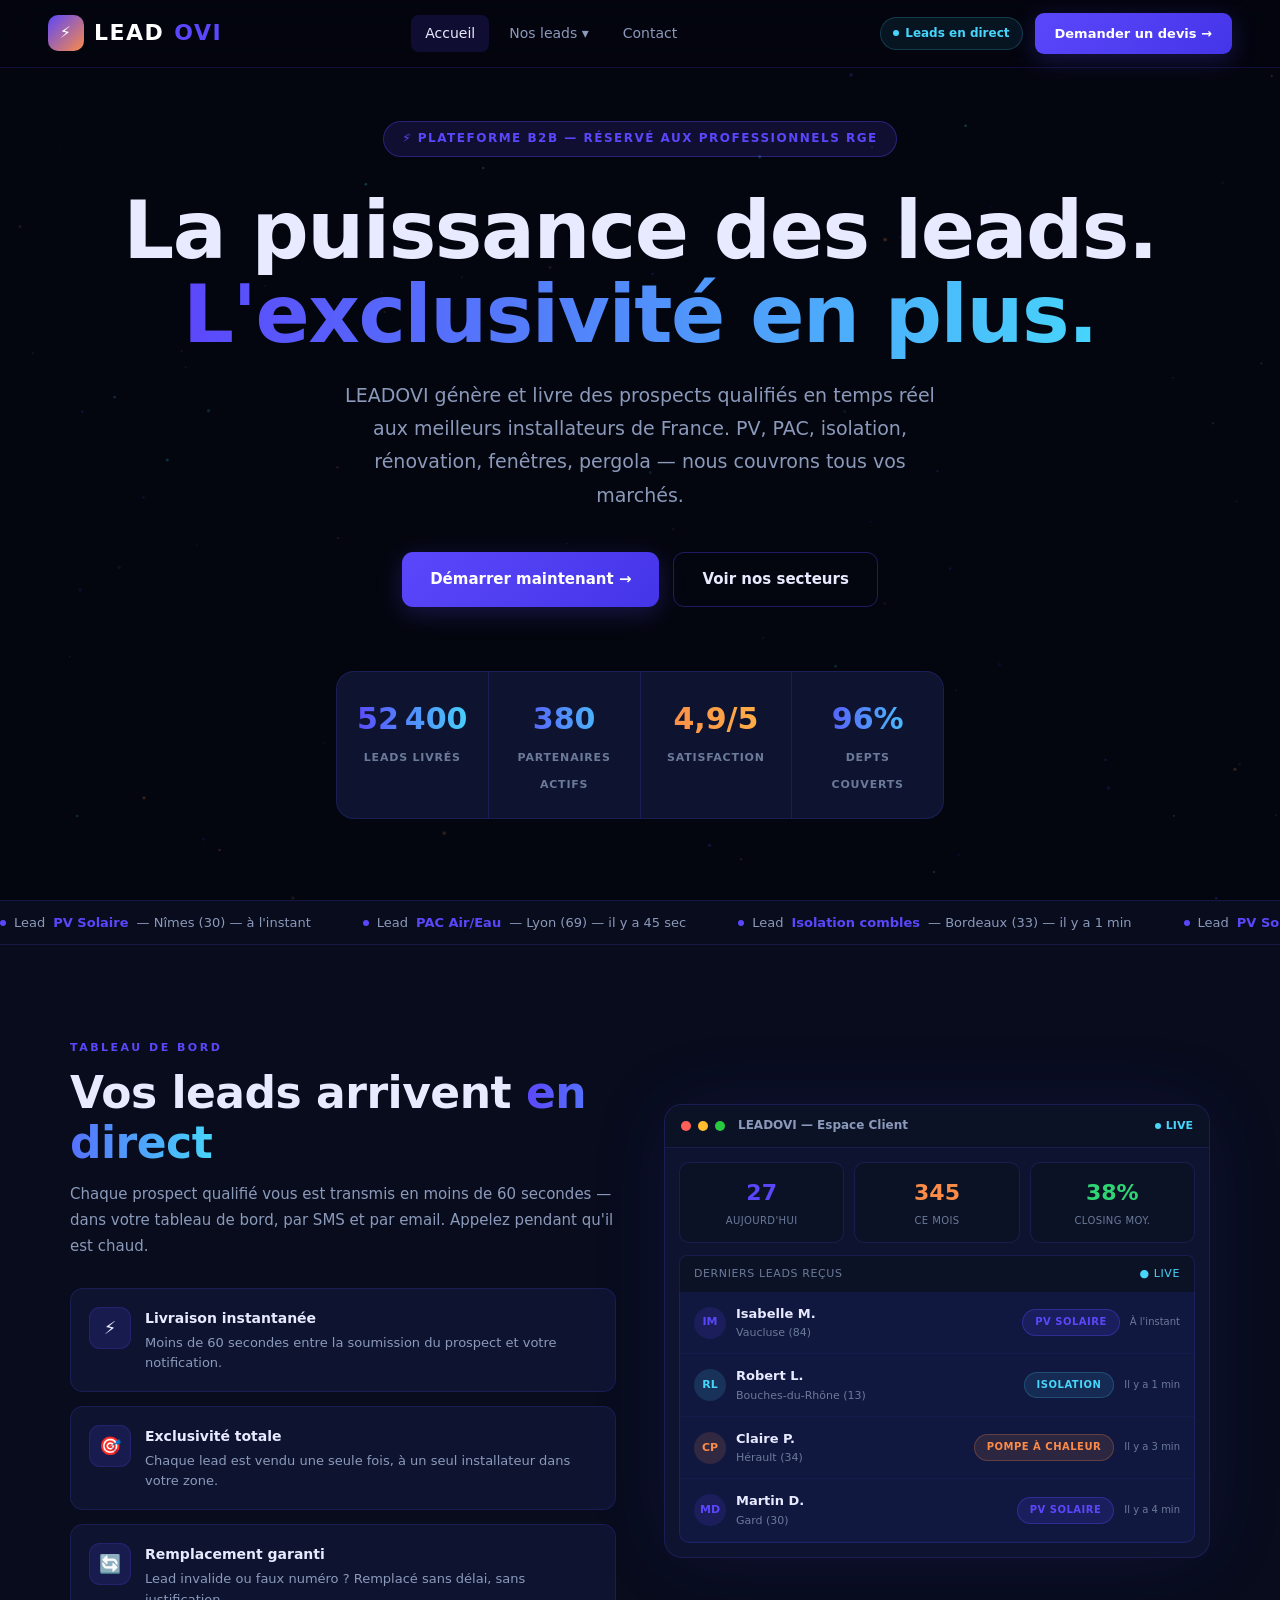
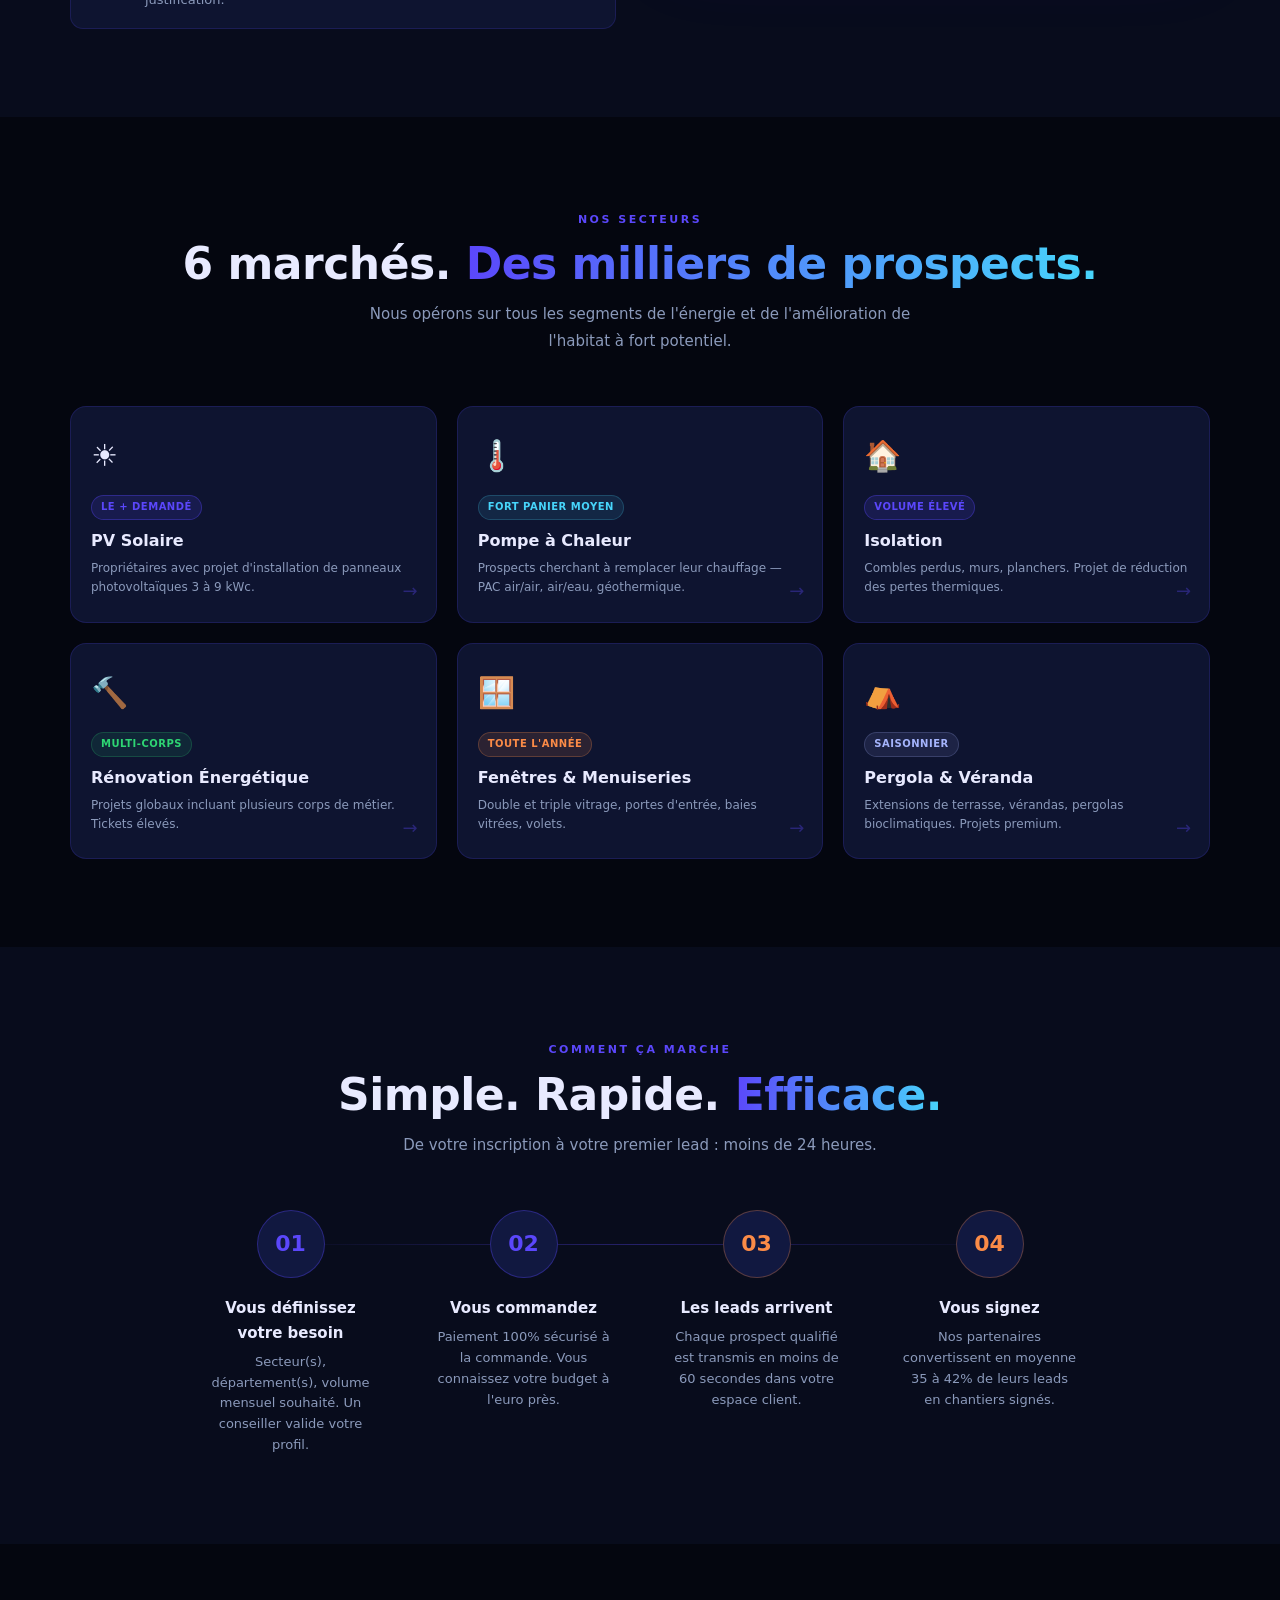
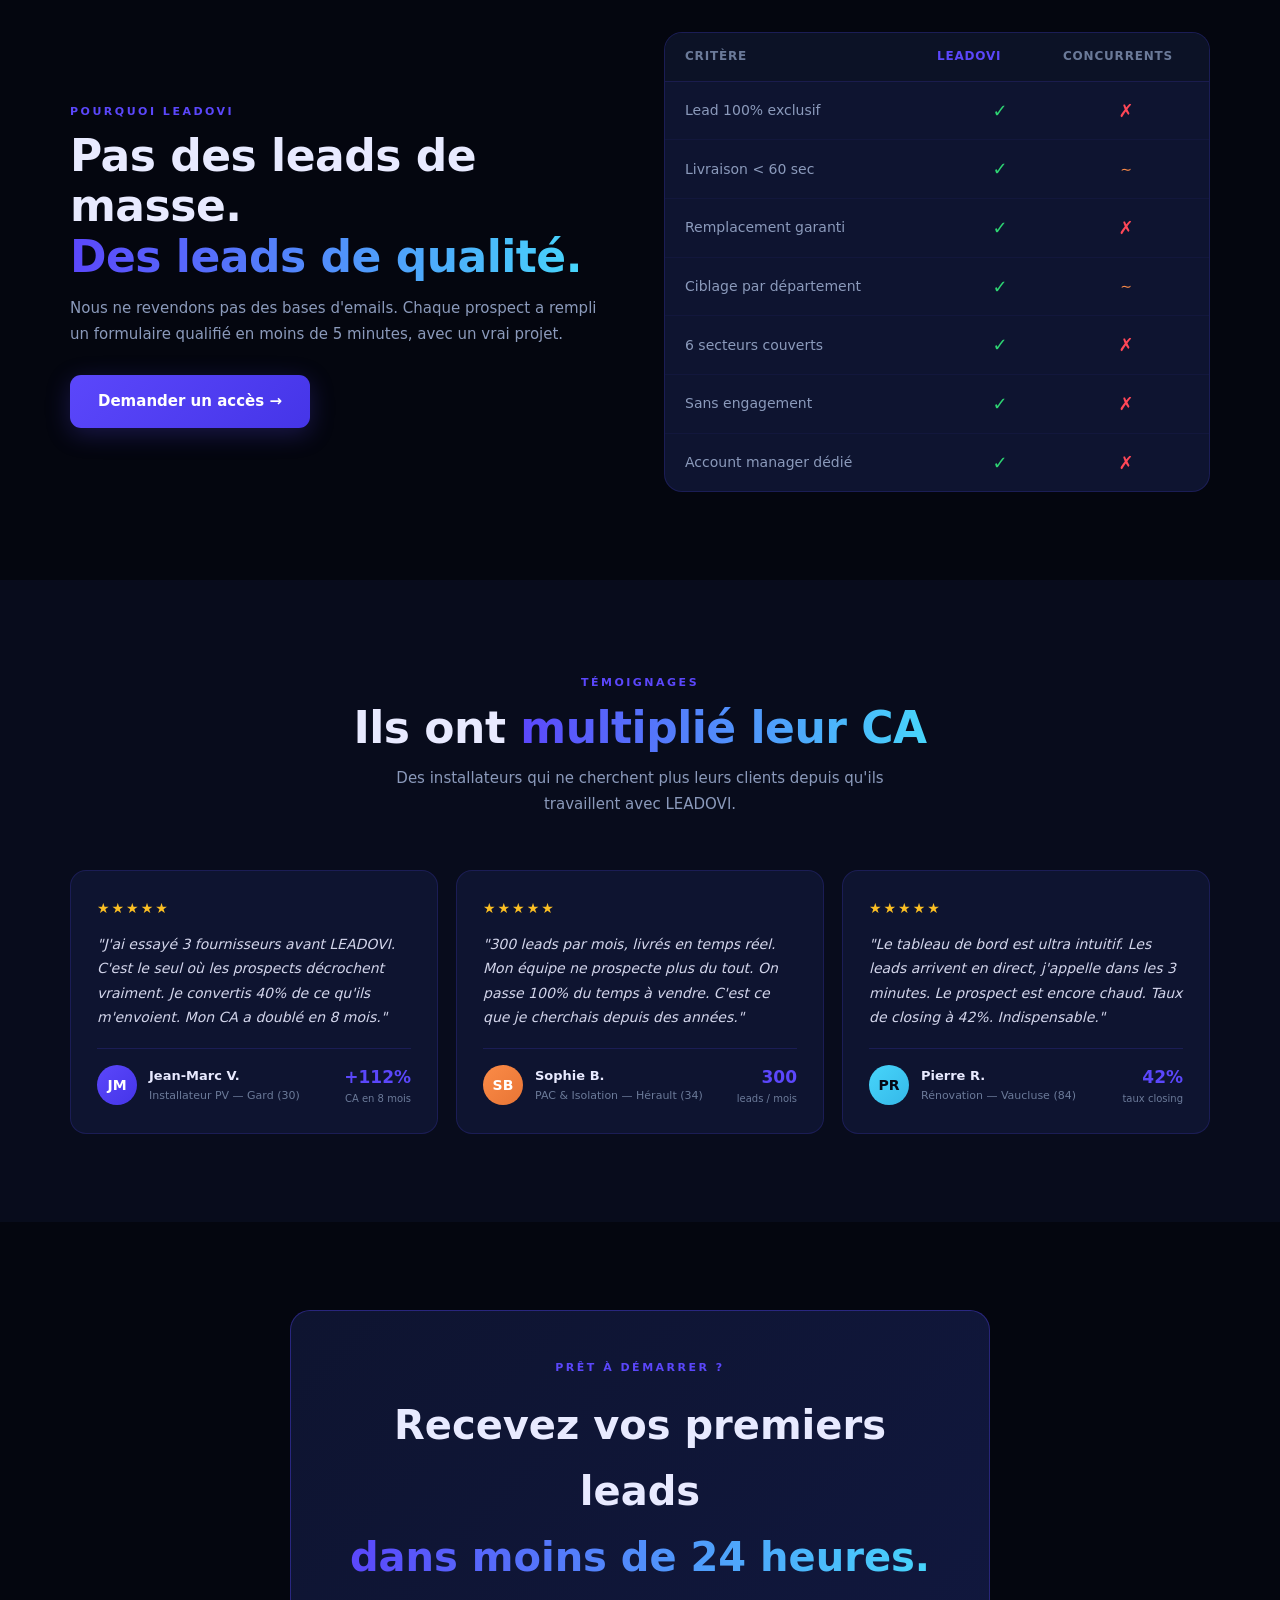
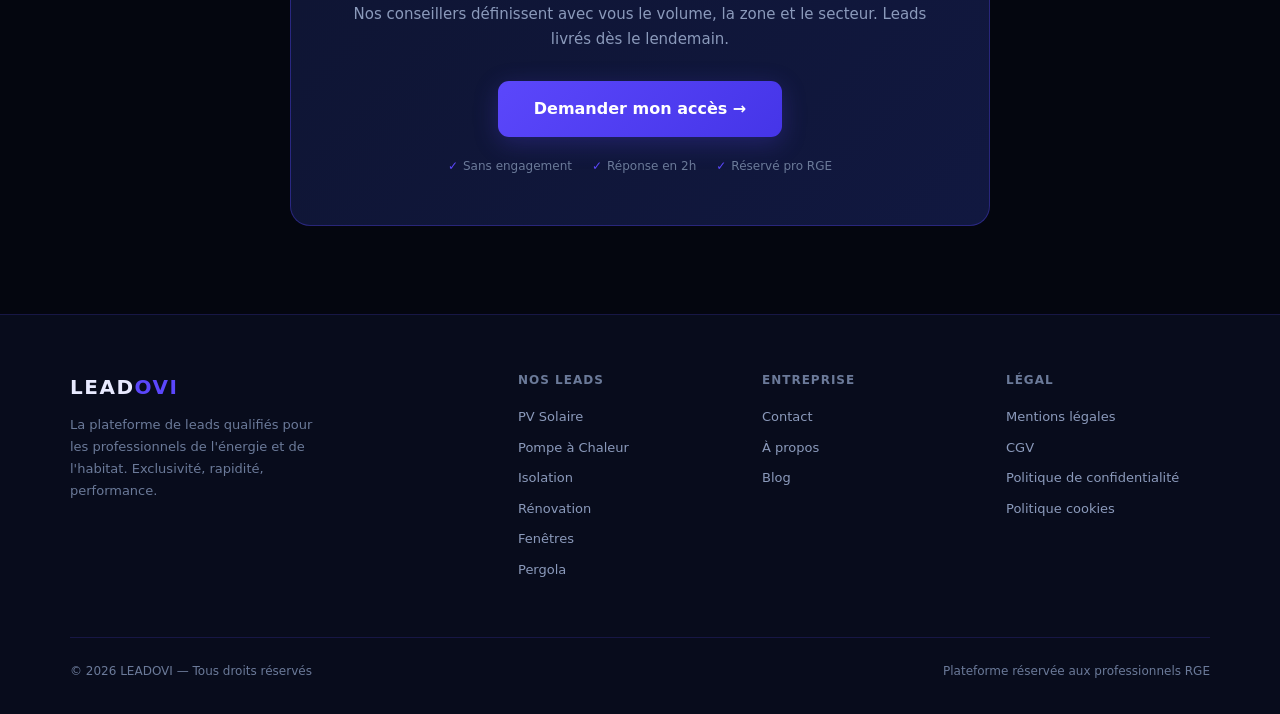
==== commit ad0e50ff: "Correctifs pré-lancement ads : nav mobile, reveal, favicon, pages légales - Nav responsive : hamburg" ====
--- a/index.html
+++ b/index.html
@@ -288,10 +288,10 @@
       </div>
       <div class="footer-col">
         <h5>Légal</h5>
-        <a href="#">Mentions légales</a>
-        <a href="#">CGV</a>
-        <a href="#">RGPD</a>
-        <a href="#">Politique cookies</a>
+        <a href="mentions-legales.html">Mentions légales</a>
+        <a href="cgv.html">CGV</a>
+        <a href="politique-confidentialite.html">Politique de confidentialité</a>
+        <a href="politique-cookies.html">Politique cookies</a>
       </div>
     </div>
     <div class="footer-bottom">
--- a/style.css
+++ b/style.css
@@ -25,7 +25,7 @@
   --red:      #FF4757;
   --green:    #2ED573;
 }
-html{scroll-behavior:smooth;font-size:16px}
+html{scroll-behavior:smooth;font-size:16px;scroll-padding-top:80px}
 body{font-family:'Segoe UI',system-ui,-apple-system,sans-serif;background:var(--bg);color:var(--text);overflow-x:hidden;line-height:1.65}
 ::-webkit-scrollbar{width:4px}
 ::-webkit-scrollbar-track{background:var(--bg)}
@@ -58,6 +58,19 @@
 .btn-nav.primary{background:linear-gradient(135deg,var(--indigo),var(--indigo2));color:var(--white);box-shadow:0 4px 20px var(--glow)}
 .btn-nav.primary:hover{transform:translateY(-1px);box-shadow:0 6px 28px rgba(91,71,251,0.4)}
 
+/* ── MOBILE NAV */
+.nav-burger{display:none;flex-direction:column;justify-content:center;gap:5px;width:42px;height:42px;border:1px solid var(--border);border-radius:10px;background:var(--indigo3);cursor:pointer;flex-shrink:0;padding:0}
+.nav-burger span{display:block;width:20px;height:2px;background:var(--text);border-radius:2px;margin:0 auto;transition:transform .25s,opacity .2s}
+.nav-burger.open span:nth-child(1){transform:translateY(7px) rotate(45deg)}
+.nav-burger.open span:nth-child(2){opacity:0}
+.nav-burger.open span:nth-child(3){transform:translateY(-7px) rotate(-45deg)}
+.mobile-menu{position:fixed;top:68px;left:0;right:0;z-index:190;background:rgba(4,6,15,0.98);backdrop-filter:blur(24px);border-bottom:1px solid var(--border);padding:12px 20px 22px;display:flex;flex-direction:column;gap:2px;transform:translateY(-14px);opacity:0;visibility:hidden;transition:opacity .25s,transform .25s,visibility .25s;max-height:calc(100dvh - 68px);overflow-y:auto}
+.mobile-menu.open{transform:translateY(0);opacity:1;visibility:visible}
+.mobile-menu a{padding:13px 14px;border-radius:10px;font-size:15px;font-weight:600;color:var(--gray2);transition:background .2s,color .2s}
+.mobile-menu a:hover,.mobile-menu a.active{background:var(--indigo3);color:var(--text)}
+.mobile-menu .mm-label{font-size:11px;font-weight:700;text-transform:uppercase;letter-spacing:1.5px;color:var(--gray);padding:14px 14px 4px}
+.mobile-menu .mm-cta{margin-top:12px;text-align:center;background:linear-gradient(135deg,var(--indigo),var(--indigo2));color:#fff;font-weight:800}
+
 /* ── HERO */
 .hero{position:relative;z-index:1;min-height:100vh;display:flex;flex-direction:column;align-items:center;justify-content:center;text-align:center;padding:100px 24px 60px}
 .hero-eyebrow{display:inline-flex;align-items:center;gap:10px;background:var(--indigo3);border:1px solid var(--border2);color:var(--indigo);font-size:12px;font-weight:700;padding:7px 18px;border-radius:20px;margin-bottom:32px;text-transform:uppercase;letter-spacing:1.5px}
@@ -68,7 +81,7 @@
 .hero-btns{display:flex;gap:14px;justify-content:center;flex-wrap:wrap;margin-bottom:64px}
 
 /* ── BUTTONS */
-.btn{display:inline-flex;align-items:center;gap:8px;padding:14px 28px;border-radius:11px;font-size:15px;font-weight:700;transition:all .2s;border:none;cursor:pointer;text-decoration:none}
+.btn{display:inline-flex;align-items:center;gap:8px;padding:14px 28px;border-radius:11px;font-size:15px;font-weight:700;transition:all .2s;border:none;cursor:pointer;text-decoration:none;white-space:nowrap}
 .btn-primary{background:linear-gradient(135deg,var(--indigo),var(--indigo2));color:var(--white);box-shadow:0 6px 24px var(--glow)}
 .btn-primary:hover{transform:translateY(-2px);box-shadow:0 10px 36px rgba(91,71,251,0.45)}
 .btn-outline{background:transparent;color:var(--text);border:1px solid var(--border2)}
@@ -207,10 +220,13 @@
 @media(max-width:900px){
   .nav{padding:0 20px}
   .nav-menu{display:none}
+  .nav-status{display:none}
+  .nav-burger{display:flex}
   .section{padding:64px 20px}
   .page-hero{padding:120px 20px 60px}
 }
 @media(max-width:600px){
+  .nav-right .btn{display:none}
   .stats-bar{flex-direction:column}
   .stat{border-right:none;border-bottom:1px solid var(--border)}
   .stat:last-child{border-bottom:none}
